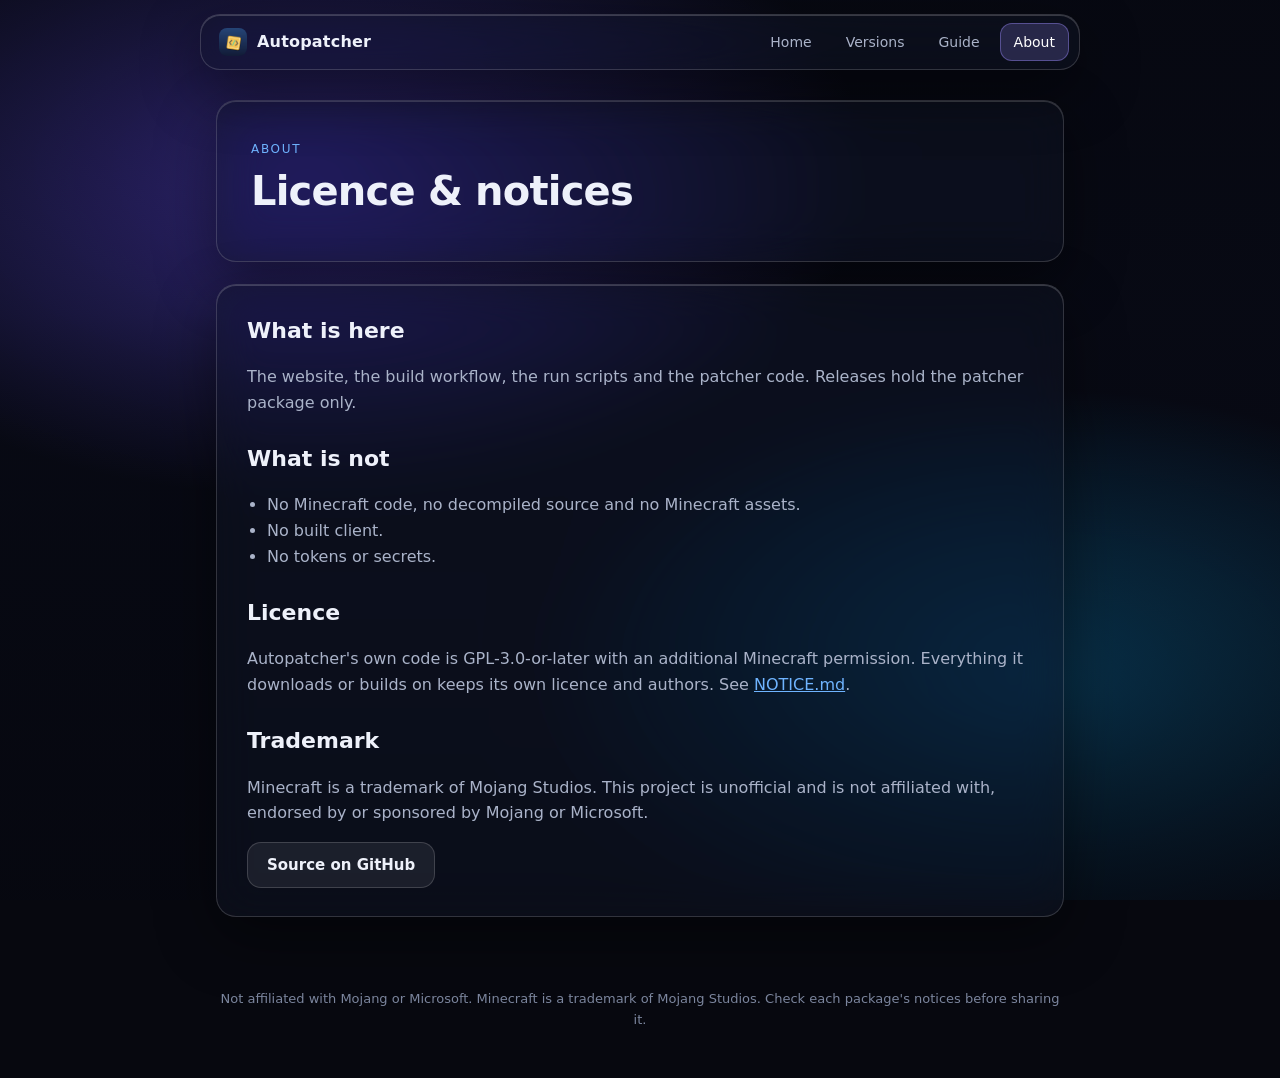
==== site/about.html @ 96f26ab1 "Site: glass UI with artwork backgrounds, four pages (home, versions, guide, about) in site/ Co-Autho" ====
<!doctype html>
<html lang="en"><head>
<meta charset="utf-8"><meta name="viewport" content="width=device-width,initial-scale=1">
<title>About &middot; Autopatcher</title>
<meta name="description" content="Licence, notices and what this project does not contain.">
<link rel="icon" type="image/png" href="favicon.png">
<link rel="stylesheet" href="style.css">
</head><body data-bg="g26">
<div class="bg" aria-hidden="true"></div>
<header><nav class="glass"><a class="brand" href="index.html"><img src="img/icon.png" alt=""><span>Autopatcher</span></a><a class="l" href="index.html">Home</a><a class="l" href="versions.html">Versions</a><a class="l" href="guide.html">Guide</a><a class="l" href="about.html" aria-current="page">About</a></nav></header>
<main>

<section class="hero glass" style="padding:34px">
<span class="eyebrow">About</span><h1 style="font-size:clamp(28px,5vw,40px)">Licence &amp; notices</h1>
</section>
<div class="stack">
<section class="prose glass">
<h2>What is here</h2>
<p>The website, the build workflow, the run scripts and the patcher code. Releases hold the patcher package only.</p>
<h2>What is not</h2>
<ul><li>No Minecraft code, no decompiled source and no Minecraft assets.</li><li>No built client.</li><li>No tokens or secrets.</li></ul>
<h2>Licence</h2>
<p>Autopatcher's own code is GPL-3.0-or-later with an additional Minecraft permission. Everything it downloads or builds on keeps its own licence and authors. See <a class="link" href="https://github.com/pxdns/autopatcherbuild/blob/main/NOTICE.md">NOTICE.md</a>.</p>
<h2>Trademark</h2>
<p>Minecraft is a trademark of Mojang Studios. This project is unofficial and is not affiliated with, endorsed by or sponsored by Mojang or Microsoft.</p>
<div class="row" style="margin-top:14px"><a class="btn ghost" href="https://github.com/pxdns/autopatcherbuild">Source on GitHub</a></div>
</section>
</div>

</main>
<footer>Not affiliated with Mojang or Microsoft. Minecraft is a trademark of Mojang Studios. Check each package's notices before sharing it.</footer>
<script src="app.js"></script>
</body></html>
---- site/style.css ----
:root{
  --text:#eef1fa;--dim:#aab3c9;--faint:#7c869e;
  --glass:rgba(18,22,36,.46);--glass-2:rgba(255,255,255,.07);--edge:rgba(255,255,255,.16);--edge-soft:rgba(255,255,255,.08);
  --accent:#9d8cff;--accent-2:#6fb4ff;--ok:#56e08a;--warn:#f3cd57;--bad:#ff6b6b;
  --r:20px;--shadow:0 20px 60px rgba(0,0,0,.45);
  color-scheme:dark;
}
*{box-sizing:border-box}
html{scroll-behavior:smooth}
body{margin:0;min-height:100vh;color:var(--text);background:#07080f;font:16px/1.6 "Inter",system-ui,-apple-system,"Segoe UI",Roboto,sans-serif;-webkit-font-smoothing:antialiased}
/* backgrounds: stacked layers, crossfaded */
.bg{position:fixed;inset:0;z-index:-1;overflow:hidden;background:#07080f}
.bg i{position:absolute;inset:-2%;background-size:cover;background-position:center;opacity:0;transform:scale(1.04);transition:opacity .9s ease,transform 9s ease;filter:saturate(1.1)}
.bg i.on{opacity:1;transform:scale(1.0)}
.bg i.g26{background:radial-gradient(60% 50% at 25% 20%,#3a2f86 0,transparent 70%),radial-gradient(55% 45% at 80% 75%,#0f4c6e 0,transparent 70%),#080a14}
.bg i.g16{background:radial-gradient(60% 50% at 70% 25%,#1d6b4a 0,transparent 70%),radial-gradient(50% 45% at 20% 80%,#2a2f6a 0,transparent 70%),#07100d}
.bg::after{content:"";position:absolute;inset:0;background:linear-gradient(180deg,rgba(5,6,12,.4),rgba(5,6,12,.12) 35%,rgba(5,6,12,.6));pointer-events:none}
/* glass */
.glass{background:var(--glass);border:1px solid var(--edge);border-radius:var(--r);backdrop-filter:blur(22px) saturate(1.5);-webkit-backdrop-filter:blur(22px) saturate(1.5);box-shadow:var(--shadow),inset 0 1px 0 rgba(255,255,255,.18)}
@supports not (backdrop-filter:blur(1px)){.glass{background:rgba(18,22,36,.88)}}
/* nav */
header{position:sticky;top:14px;z-index:10;display:flex;justify-content:center;padding:0 16px}
nav{display:flex;align-items:center;gap:6px;padding:8px 10px;max-width:880px;width:100%}
nav .brand{display:flex;align-items:center;gap:10px;font-weight:700;letter-spacing:.2px;color:var(--text);text-decoration:none;margin-right:auto;padding:2px 8px}
nav .brand img{width:28px;height:28px;border-radius:8px}
nav a.l{color:var(--dim);text-decoration:none;padding:8px 14px;border-radius:12px;font-size:14px;font-weight:500;transition:background .2s,color .2s}
nav a.l:hover{background:var(--glass-2);color:var(--text)}
nav a.l[aria-current="page"]{background:rgba(157,140,255,.2);color:#fff;box-shadow:inset 0 0 0 1px rgba(157,140,255,.4)}
/* layout */
main{max-width:880px;margin:0 auto;padding:44px 16px 72px}
.hero{padding:44px 34px;margin-bottom:22px}
.eyebrow{display:inline-block;font-size:12px;letter-spacing:.14em;text-transform:uppercase;color:var(--accent-2);margin-bottom:10px}
h1{font-size:clamp(32px,6vw,52px);line-height:1.08;margin:0 0 14px;letter-spacing:-.02em}
h2{font-size:22px;margin:0 0 10px}
p.lead{font-size:18px;color:var(--dim);margin:0 0 22px;max-width:62ch}
.row{display:flex;gap:12px;flex-wrap:wrap}
.btn{display:inline-flex;align-items:center;gap:8px;padding:11px 20px;border-radius:14px;font-weight:600;font-size:15px;text-decoration:none;color:#fff;background:linear-gradient(135deg,#8b7bff,#5aa2ff);box-shadow:0 8px 24px rgba(110,130,255,.35),inset 0 1px 0 rgba(255,255,255,.35);border:0;cursor:pointer;transition:transform .15s,box-shadow .15s}
.btn:hover{transform:translateY(-1px);box-shadow:0 12px 30px rgba(110,130,255,.45),inset 0 1px 0 rgba(255,255,255,.4)}
.btn.ghost{background:var(--glass-2);box-shadow:inset 0 0 0 1px var(--edge);color:var(--text)}
.btn.off{background:rgba(255,255,255,.05);box-shadow:inset 0 0 0 1px var(--edge-soft);color:var(--faint);pointer-events:none}
/* status */
.status{display:flex;align-items:center;gap:12px;padding:12px 18px;margin-bottom:22px;font-size:14px;color:var(--dim);border-radius:16px}
.dot{width:10px;height:10px;border-radius:50%;background:var(--faint);flex:none;box-shadow:0 0 0 4px rgba(255,255,255,.05)}
.dot.run{background:var(--warn);animation:p 1.2s ease-in-out infinite}.dot.ok{background:var(--ok)}.dot.bad{background:var(--bad)}
@keyframes p{50%{opacity:.35}}
/* version cards */
.grid{display:grid;gap:14px}
.card{display:flex;gap:16px;align-items:center;justify-content:space-between;flex-wrap:wrap;padding:18px 20px;transition:transform .2s,border-color .2s}
.card:hover{transform:translateY(-2px);border-color:rgba(255,255,255,.3)}
.card h3{margin:0;font-size:19px;display:flex;align-items:center;gap:10px;flex-wrap:wrap}
.card small{display:block;color:var(--dim);margin-top:4px;font-size:14px;word-break:break-word}
.badge{font-size:12px;font-weight:600;padding:3px 11px;border-radius:999px;background:var(--glass-2);box-shadow:inset 0 0 0 1px var(--edge);color:var(--dim)}
.badge.ok{color:#aaf5c6;background:rgba(86,224,138,.14);box-shadow:inset 0 0 0 1px rgba(86,224,138,.4)}
.badge.wip{color:#ffe49a;background:rgba(243,205,87,.12);box-shadow:inset 0 0 0 1px rgba(243,205,87,.35)}
/* feature tiles */
.tiles{display:grid;grid-template-columns:repeat(auto-fit,minmax(230px,1fr));gap:14px;margin-bottom:22px}
.tile{padding:22px}.tile p{margin:0;color:var(--dim);font-size:15px}.tile .ic{font-size:26px;margin-bottom:8px}
/* steps */
ol.steps{list-style:none;counter-reset:s;margin:0;padding:0;display:grid;gap:12px}
ol.steps li{counter-increment:s;padding:18px 20px 18px 66px;position:relative}
ol.steps li::before{content:counter(s);position:absolute;left:18px;top:16px;width:34px;height:34px;border-radius:12px;display:grid;place-items:center;font-weight:700;background:linear-gradient(135deg,#8b7bff,#5aa2ff);box-shadow:inset 0 1px 0 rgba(255,255,255,.4)}
ol.steps b{display:block;margin-bottom:2px}
ol.steps span{color:var(--dim)}
code{background:rgba(0,0,0,.35);border:1px solid var(--edge-soft);border-radius:8px;padding:2px 8px;font:13.5px ui-monospace,SFMono-Regular,Menlo,monospace;color:#d7ddf3;word-break:break-all}
.prose{padding:28px 30px}.prose p,.prose li{color:var(--dim)}.prose h2{margin-top:26px}.prose h2:first-child{margin-top:0}.prose ul{padding-left:20px}
.prose a,.link{color:var(--accent-2)}
.stack{display:grid;gap:14px}
footer{max-width:880px;margin:0 auto;padding:0 16px 48px;color:var(--faint);font-size:13px;text-align:center}
@media (max-width:640px){nav a.l{padding:8px 10px;font-size:13px}nav .brand span{display:none}.hero{padding:30px 22px}.card .btn{width:100%;justify-content:center}}
@media (prefers-reduced-motion:reduce){*{animation:none!important;transition:none!important}html{scroll-behavior:auto}}
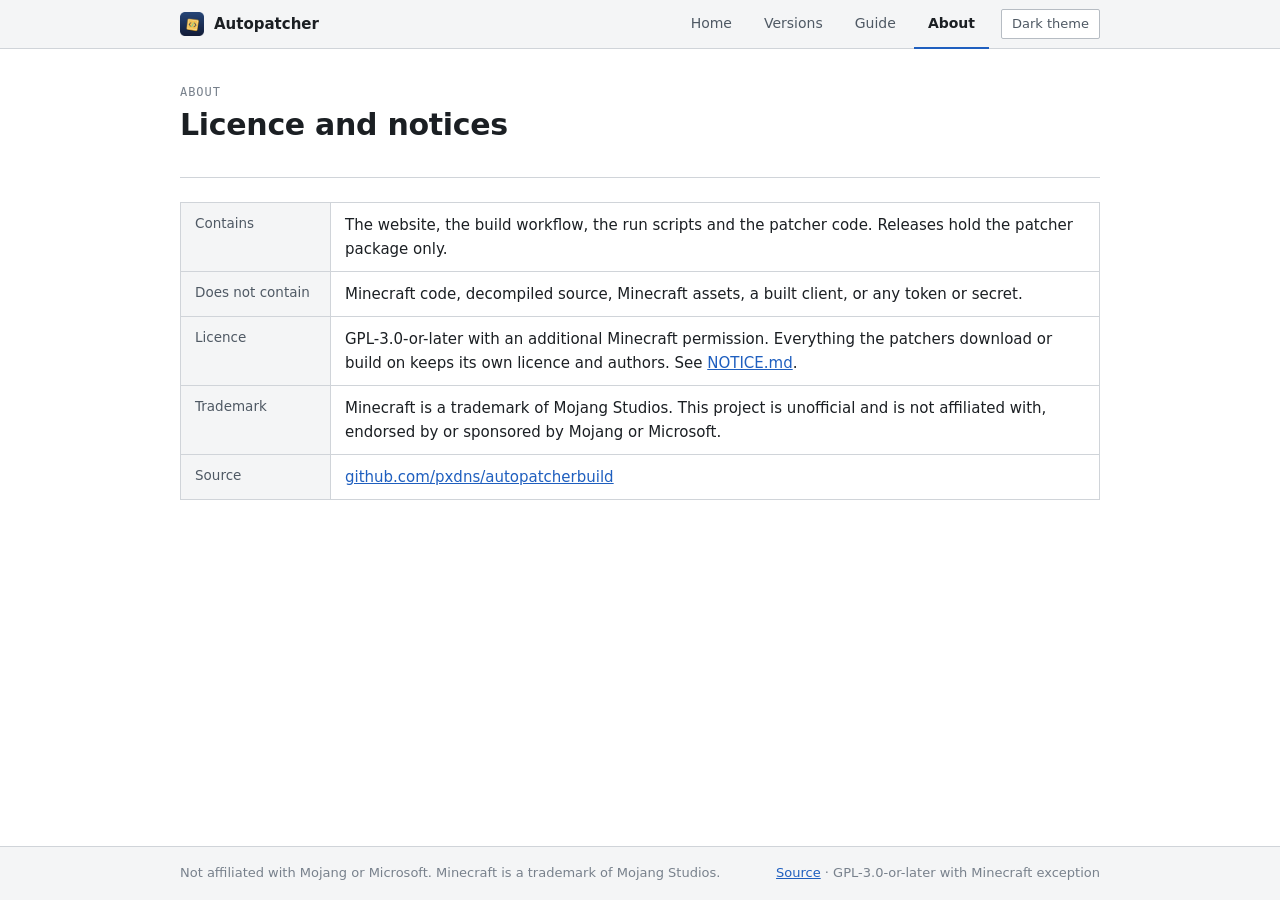
==== commit 8d2d340b: "Site: flat, boxy neutral design (light and dark gray), no glass or backgrounds Co-Authored-By: Claud" ====
--- a/site/about.html
+++ b/site/about.html
@@ -5,29 +5,20 @@
 <meta name="description" content="Licence, notices and what this project does not contain.">
 <link rel="icon" type="image/png" href="favicon.png">
 <link rel="stylesheet" href="style.css">
-</head><body data-bg="g26">
-<div class="bg" aria-hidden="true"></div>
-<header><nav class="glass"><a class="brand" href="index.html"><img src="img/icon.png" alt=""><span>Autopatcher</span></a><a class="l" href="index.html">Home</a><a class="l" href="versions.html">Versions</a><a class="l" href="guide.html">Guide</a><a class="l" href="about.html" aria-current="page">About</a></nav></header>
+</head><body>
+<header><div class="bar"><a class="brand" href="index.html"><img src="img/icon.png" alt=""><span>Autopatcher</span></a><a class="l" href="index.html">Home</a><a class="l" href="versions.html">Versions</a><a class="l" href="guide.html">Guide</a><a class="l" href="about.html" aria-current="page">About</a><button class="theme" id="theme" type="button">Dark theme</button></div></header>
 <main>
 
-<section class="hero glass" style="padding:34px">
-<span class="eyebrow">About</span><h1 style="font-size:clamp(28px,5vw,40px)">Licence &amp; notices</h1>
-</section>
-<div class="stack">
-<section class="prose glass">
-<h2>What is here</h2>
-<p>The website, the build workflow, the run scripts and the patcher code. Releases hold the patcher package only.</p>
-<h2>What is not</h2>
-<ul><li>No Minecraft code, no decompiled source and no Minecraft assets.</li><li>No built client.</li><li>No tokens or secrets.</li></ul>
-<h2>Licence</h2>
-<p>Autopatcher's own code is GPL-3.0-or-later with an additional Minecraft permission. Everything it downloads or builds on keeps its own licence and authors. See <a class="link" href="https://github.com/pxdns/autopatcherbuild/blob/main/NOTICE.md">NOTICE.md</a>.</p>
-<h2>Trademark</h2>
-<p>Minecraft is a trademark of Mojang Studios. This project is unofficial and is not affiliated with, endorsed by or sponsored by Mojang or Microsoft.</p>
-<div class="row" style="margin-top:14px"><a class="btn ghost" href="https://github.com/pxdns/autopatcherbuild">Source on GitHub</a></div>
-</section>
-</div>
+<section class="intro"><div class="eyebrow">About</div><h1>Licence and notices</h1></section>
+<dl class="facts">
+<dt>Contains</dt><dd>The website, the build workflow, the run scripts and the patcher code. Releases hold the patcher package only.</dd>
+<dt>Does not contain</dt><dd>Minecraft code, decompiled source, Minecraft assets, a built client, or any token or secret.</dd>
+<dt>Licence</dt><dd>GPL-3.0-or-later with an additional Minecraft permission. Everything the patchers download or build on keeps its own licence and authors. See <a href="https://github.com/pxdns/autopatcherbuild/blob/main/NOTICE.md">NOTICE.md</a>.</dd>
+<dt>Trademark</dt><dd>Minecraft is a trademark of Mojang Studios. This project is unofficial and is not affiliated with, endorsed by or sponsored by Mojang or Microsoft.</dd>
+<dt>Source</dt><dd><a href="https://github.com/pxdns/autopatcherbuild">github.com/pxdns/autopatcherbuild</a></dd>
+</dl>
 
 </main>
-<footer>Not affiliated with Mojang or Microsoft. Minecraft is a trademark of Mojang Studios. Check each package's notices before sharing it.</footer>
+<footer><div class="in"><span>Not affiliated with Mojang or Microsoft. Minecraft is a trademark of Mojang Studios.</span><span><a href="https://github.com/pxdns/autopatcherbuild">Source</a> &middot; GPL-3.0-or-later with Minecraft exception</span></div></footer>
 <script src="app.js"></script>
 </body></html>
--- a/site/style.css
+++ b/site/style.css
@@ -1,70 +1,100 @@
 :root{
-  --text:#eef1fa;--dim:#aab3c9;--faint:#7c869e;
-  --glass:rgba(18,22,36,.46);--glass-2:rgba(255,255,255,.07);--edge:rgba(255,255,255,.16);--edge-soft:rgba(255,255,255,.08);
-  --accent:#9d8cff;--accent-2:#6fb4ff;--ok:#56e08a;--warn:#f3cd57;--bad:#ff6b6b;
-  --r:20px;--shadow:0 20px 60px rgba(0,0,0,.45);
-  color-scheme:dark;
+  --bg:#ffffff;--bg-2:#f4f5f6;--bg-3:#e9ebed;--line:#d0d4d9;--line-2:#b6bcc3;
+  --text:#1b1f23;--dim:#4f5964;--faint:#78818c;
+  --accent:#1f5fbf;--accent-ink:#ffffff;--accent-hover:#174c9b;
+  --ok:#1a7f37;--ok-bg:#e6f4ea;--warn:#8a5a00;--warn-bg:#fff4d6;--bad:#b42318;
+  --code-bg:#f4f5f6;
+  color-scheme:light;
 }
+@media (prefers-color-scheme:dark){:root:not([data-theme="light"]){
+  --bg:#1c1e21;--bg-2:#232629;--bg-3:#2b2f33;--line:#3a3f45;--line-2:#4b5158;
+  --text:#e6e8ea;--dim:#aab1b8;--faint:#848c94;
+  --accent:#5b9bf0;--accent-ink:#0d1117;--accent-hover:#7bb0f5;
+  --ok:#56c27a;--ok-bg:#1d2e24;--warn:#e0b04a;--warn-bg:#352c16;--bad:#f0736a;
+  --code-bg:#15171a;color-scheme:dark}}
+:root[data-theme="dark"]{
+  --bg:#1c1e21;--bg-2:#232629;--bg-3:#2b2f33;--line:#3a3f45;--line-2:#4b5158;
+  --text:#e6e8ea;--dim:#aab1b8;--faint:#848c94;
+  --accent:#5b9bf0;--accent-ink:#0d1117;--accent-hover:#7bb0f5;
+  --ok:#56c27a;--ok-bg:#1d2e24;--warn:#e0b04a;--warn-bg:#352c16;--bad:#f0736a;
+  --code-bg:#15171a;color-scheme:dark}
 *{box-sizing:border-box}
 html{scroll-behavior:smooth}
-body{margin:0;min-height:100vh;color:var(--text);background:#07080f;font:16px/1.6 "Inter",system-ui,-apple-system,"Segoe UI",Roboto,sans-serif;-webkit-font-smoothing:antialiased}
-/* backgrounds: stacked layers, crossfaded */
-.bg{position:fixed;inset:0;z-index:-1;overflow:hidden;background:#07080f}
-.bg i{position:absolute;inset:-2%;background-size:cover;background-position:center;opacity:0;transform:scale(1.04);transition:opacity .9s ease,transform 9s ease;filter:saturate(1.1)}
-.bg i.on{opacity:1;transform:scale(1.0)}
-.bg i.g26{background:radial-gradient(60% 50% at 25% 20%,#3a2f86 0,transparent 70%),radial-gradient(55% 45% at 80% 75%,#0f4c6e 0,transparent 70%),#080a14}
-.bg i.g16{background:radial-gradient(60% 50% at 70% 25%,#1d6b4a 0,transparent 70%),radial-gradient(50% 45% at 20% 80%,#2a2f6a 0,transparent 70%),#07100d}
-.bg::after{content:"";position:absolute;inset:0;background:linear-gradient(180deg,rgba(5,6,12,.4),rgba(5,6,12,.12) 35%,rgba(5,6,12,.6));pointer-events:none}
-/* glass */
-.glass{background:var(--glass);border:1px solid var(--edge);border-radius:var(--r);backdrop-filter:blur(22px) saturate(1.5);-webkit-backdrop-filter:blur(22px) saturate(1.5);box-shadow:var(--shadow),inset 0 1px 0 rgba(255,255,255,.18)}
-@supports not (backdrop-filter:blur(1px)){.glass{background:rgba(18,22,36,.88)}}
-/* nav */
-header{position:sticky;top:14px;z-index:10;display:flex;justify-content:center;padding:0 16px}
-nav{display:flex;align-items:center;gap:6px;padding:8px 10px;max-width:880px;width:100%}
-nav .brand{display:flex;align-items:center;gap:10px;font-weight:700;letter-spacing:.2px;color:var(--text);text-decoration:none;margin-right:auto;padding:2px 8px}
-nav .brand img{width:28px;height:28px;border-radius:8px}
-nav a.l{color:var(--dim);text-decoration:none;padding:8px 14px;border-radius:12px;font-size:14px;font-weight:500;transition:background .2s,color .2s}
-nav a.l:hover{background:var(--glass-2);color:var(--text)}
-nav a.l[aria-current="page"]{background:rgba(157,140,255,.2);color:#fff;box-shadow:inset 0 0 0 1px rgba(157,140,255,.4)}
-/* layout */
-main{max-width:880px;margin:0 auto;padding:44px 16px 72px}
-.hero{padding:44px 34px;margin-bottom:22px}
-.eyebrow{display:inline-block;font-size:12px;letter-spacing:.14em;text-transform:uppercase;color:var(--accent-2);margin-bottom:10px}
-h1{font-size:clamp(32px,6vw,52px);line-height:1.08;margin:0 0 14px;letter-spacing:-.02em}
-h2{font-size:22px;margin:0 0 10px}
-p.lead{font-size:18px;color:var(--dim);margin:0 0 22px;max-width:62ch}
-.row{display:flex;gap:12px;flex-wrap:wrap}
-.btn{display:inline-flex;align-items:center;gap:8px;padding:11px 20px;border-radius:14px;font-weight:600;font-size:15px;text-decoration:none;color:#fff;background:linear-gradient(135deg,#8b7bff,#5aa2ff);box-shadow:0 8px 24px rgba(110,130,255,.35),inset 0 1px 0 rgba(255,255,255,.35);border:0;cursor:pointer;transition:transform .15s,box-shadow .15s}
-.btn:hover{transform:translateY(-1px);box-shadow:0 12px 30px rgba(110,130,255,.45),inset 0 1px 0 rgba(255,255,255,.4)}
-.btn.ghost{background:var(--glass-2);box-shadow:inset 0 0 0 1px var(--edge);color:var(--text)}
-.btn.off{background:rgba(255,255,255,.05);box-shadow:inset 0 0 0 1px var(--edge-soft);color:var(--faint);pointer-events:none}
+body{margin:0;min-height:100vh;display:flex;flex-direction:column;background:var(--bg);color:var(--text);font:15px/1.6 system-ui,-apple-system,"Segoe UI",Roboto,"Helvetica Neue",Arial,sans-serif}
+a{color:var(--accent)}a:hover{color:var(--accent-hover)}
+:focus-visible{outline:2px solid var(--accent);outline-offset:2px}
+.mono,code,pre,.tag,.meta{font-family:ui-monospace,SFMono-Regular,"SF Mono",Menlo,Consolas,"Liberation Mono",monospace}
+/* top bar */
+header{background:var(--bg-2);border-bottom:1px solid var(--line)}
+.bar{max-width:960px;margin:0 auto;padding:0 20px;display:flex;align-items:stretch;gap:4px;min-height:48px}
+.brand{display:flex;align-items:center;gap:10px;font-weight:600;color:var(--text);text-decoration:none;margin-right:auto;padding:8px 0}
+.brand img{width:24px;height:24px;border-radius:2px;display:block}
+.bar a.l{display:flex;align-items:center;padding:0 14px;color:var(--dim);text-decoration:none;font-size:14px;border-bottom:2px solid transparent;margin-bottom:-1px}
+.bar a.l:hover{color:var(--text);background:var(--bg-3)}
+.bar a.l[aria-current="page"]{color:var(--text);border-bottom-color:var(--accent);font-weight:600}
+.theme{align-self:center;margin-left:8px;border:1px solid var(--line-2);background:var(--bg);color:var(--dim);font:inherit;font-size:13px;padding:4px 10px;border-radius:2px;cursor:pointer}
+.theme:hover{color:var(--text);background:var(--bg-3)}
+/* page */
+main{flex:1;width:100%;max-width:960px;margin:0 auto;padding:36px 20px 56px}
+h1{font-size:30px;line-height:1.2;margin:0 0 10px;font-weight:650;letter-spacing:-.01em}
+h2{font-size:18px;margin:30px 0 10px;font-weight:650}
+h3{font-size:16px;margin:0}
+p{margin:0 0 14px}
+.lead{font-size:16.5px;color:var(--dim);max-width:68ch;margin-bottom:20px}
+.eyebrow{font:12px ui-monospace,SFMono-Regular,Menlo,Consolas,monospace;text-transform:uppercase;letter-spacing:.08em;color:var(--faint);margin-bottom:8px}
+.intro{padding-bottom:24px;margin-bottom:24px;border-bottom:1px solid var(--line)}
+.row{display:flex;gap:10px;flex-wrap:wrap}
+/* buttons */
+.btn{display:inline-block;padding:8px 16px;border:1px solid var(--accent);background:var(--accent);color:var(--accent-ink);text-decoration:none;font-weight:600;font-size:14px;border-radius:2px}
+.btn:hover{background:var(--accent-hover);border-color:var(--accent-hover);color:var(--accent-ink)}
+.btn.ghost{background:transparent;color:var(--text);border-color:var(--line-2)}
+.btn.ghost:hover{background:var(--bg-3);color:var(--text);border-color:var(--line-2)}
+.btn.off{background:var(--bg-2);border-color:var(--line);color:var(--faint);pointer-events:none;font-weight:500}
 /* status */
-.status{display:flex;align-items:center;gap:12px;padding:12px 18px;margin-bottom:22px;font-size:14px;color:var(--dim);border-radius:16px}
-.dot{width:10px;height:10px;border-radius:50%;background:var(--faint);flex:none;box-shadow:0 0 0 4px rgba(255,255,255,.05)}
+.status{display:flex;align-items:center;gap:10px;padding:10px 14px;border:1px solid var(--line);background:var(--bg-2);font-size:13.5px;color:var(--dim);margin-bottom:22px;border-radius:2px}
+.dot{width:9px;height:9px;border-radius:50%;background:var(--faint);flex:none}
 .dot.run{background:var(--warn);animation:p 1.2s ease-in-out infinite}.dot.ok{background:var(--ok)}.dot.bad{background:var(--bad)}
 @keyframes p{50%{opacity:.35}}
-/* version cards */
-.grid{display:grid;gap:14px}
-.card{display:flex;gap:16px;align-items:center;justify-content:space-between;flex-wrap:wrap;padding:18px 20px;transition:transform .2s,border-color .2s}
-.card:hover{transform:translateY(-2px);border-color:rgba(255,255,255,.3)}
-.card h3{margin:0;font-size:19px;display:flex;align-items:center;gap:10px;flex-wrap:wrap}
-.card small{display:block;color:var(--dim);margin-top:4px;font-size:14px;word-break:break-word}
-.badge{font-size:12px;font-weight:600;padding:3px 11px;border-radius:999px;background:var(--glass-2);box-shadow:inset 0 0 0 1px var(--edge);color:var(--dim)}
-.badge.ok{color:#aaf5c6;background:rgba(86,224,138,.14);box-shadow:inset 0 0 0 1px rgba(86,224,138,.4)}
-.badge.wip{color:#ffe49a;background:rgba(243,205,87,.12);box-shadow:inset 0 0 0 1px rgba(243,205,87,.35)}
-/* feature tiles */
-.tiles{display:grid;grid-template-columns:repeat(auto-fit,minmax(230px,1fr));gap:14px;margin-bottom:22px}
-.tile{padding:22px}.tile p{margin:0;color:var(--dim);font-size:15px}.tile .ic{font-size:26px;margin-bottom:8px}
-/* steps */
-ol.steps{list-style:none;counter-reset:s;margin:0;padding:0;display:grid;gap:12px}
-ol.steps li{counter-increment:s;padding:18px 20px 18px 66px;position:relative}
-ol.steps li::before{content:counter(s);position:absolute;left:18px;top:16px;width:34px;height:34px;border-radius:12px;display:grid;place-items:center;font-weight:700;background:linear-gradient(135deg,#8b7bff,#5aa2ff);box-shadow:inset 0 1px 0 rgba(255,255,255,.4)}
+/* version table */
+.vt{width:100%;border-collapse:collapse;border:1px solid var(--line);background:var(--bg)}
+.vt th{text-align:left;font-weight:600;font-size:12.5px;color:var(--faint);text-transform:uppercase;letter-spacing:.05em;background:var(--bg-2);padding:9px 14px;border-bottom:1px solid var(--line)}
+.vt td{padding:14px;border-bottom:1px solid var(--line);vertical-align:middle}
+.vt tr:last-child td{border-bottom:0}
+.vt tbody tr:hover{background:var(--bg-2)}
+.vt .ver{font-weight:650;white-space:nowrap}
+.vt .meta{display:block;color:var(--dim);font-size:12.5px;margin-top:2px;word-break:break-word}
+.vt .note{color:var(--dim)}
+.vt td.act{text-align:right;white-space:nowrap}
+.tag{display:inline-block;white-space:nowrap;font-size:12px;padding:1px 8px;border:1px solid var(--line-2);color:var(--dim);border-radius:2px}
+.tag.ok{color:var(--ok);border-color:var(--ok);background:var(--ok-bg)}
+.tag.wip{color:var(--warn);border-color:var(--warn);background:var(--warn-bg)}
+/* panels */
+.cols{display:grid;grid-template-columns:repeat(auto-fit,minmax(250px,1fr));gap:16px;margin:0 0 6px}
+.box{border:1px solid var(--line);background:var(--bg);padding:18px}
+.box.alt{background:var(--bg-2)}
+.box h3{margin-bottom:6px}.box p{margin:0;color:var(--dim);font-size:14.5px}
+ol.steps{margin:0;padding:0;list-style:none;counter-reset:s;border:1px solid var(--line)}
+ol.steps li{counter-increment:s;display:grid;grid-template-columns:48px 1fr;border-bottom:1px solid var(--line)}
+ol.steps li:last-child{border-bottom:0}
+ol.steps li::before{content:counter(s);display:flex;align-items:flex-start;justify-content:center;padding-top:14px;background:var(--bg-2);border-right:1px solid var(--line);font:600 14px ui-monospace,Menlo,Consolas,monospace;color:var(--dim)}
+ol.steps .c{padding:14px 16px}
 ol.steps b{display:block;margin-bottom:2px}
 ol.steps span{color:var(--dim)}
-code{background:rgba(0,0,0,.35);border:1px solid var(--edge-soft);border-radius:8px;padding:2px 8px;font:13.5px ui-monospace,SFMono-Regular,Menlo,monospace;color:#d7ddf3;word-break:break-all}
-.prose{padding:28px 30px}.prose p,.prose li{color:var(--dim)}.prose h2{margin-top:26px}.prose h2:first-child{margin-top:0}.prose ul{padding-left:20px}
-.prose a,.link{color:var(--accent-2)}
-.stack{display:grid;gap:14px}
-footer{max-width:880px;margin:0 auto;padding:0 16px 48px;color:var(--faint);font-size:13px;text-align:center}
-@media (max-width:640px){nav a.l{padding:8px 10px;font-size:13px}nav .brand span{display:none}.hero{padding:30px 22px}.card .btn{width:100%;justify-content:center}}
+code{background:var(--code-bg);border:1px solid var(--line);border-radius:2px;padding:1px 6px;font-size:13px;word-break:break-word}
+pre{background:var(--code-bg);border:1px solid var(--line);padding:12px 14px;overflow:auto;font-size:13px;margin:0 0 14px}
+.prose{border:1px solid var(--line);padding:22px 24px}
+.prose h2:first-child{margin-top:0}
+.prose p,.prose li{color:var(--dim)}.prose ul{margin:0 0 14px;padding-left:20px}
+dl.facts{display:grid;grid-template-columns:150px 1fr;margin:0;border:1px solid var(--line)}
+dl.facts dt,dl.facts dd{margin:0;padding:10px 14px;border-bottom:1px solid var(--line)}
+dl.facts dt{background:var(--bg-2);color:var(--dim);font-size:13.5px;border-right:1px solid var(--line)}
+dl.facts dt:nth-last-of-type(1),dl.facts dd:last-of-type{border-bottom:0}
+footer{border-top:1px solid var(--line);background:var(--bg-2);color:var(--faint);font-size:13px}
+footer .in{max-width:960px;margin:0 auto;padding:16px 20px;display:flex;gap:18px;flex-wrap:wrap;justify-content:space-between}
+@media (max-width:640px){
+  .bar{flex-wrap:wrap;padding:0 12px}.brand{width:100%}.bar a.l{padding:10px 12px}
+  h1{font-size:25px}.vt thead{display:none}.vt,.vt tbody,.vt tr,.vt td{display:block;width:100%}
+  .vt tr{border-bottom:1px solid var(--line);padding:6px 0}.vt td{border:0;padding:6px 14px}.vt td.act{text-align:left}
+  dl.facts{grid-template-columns:1fr}dl.facts dt{border-right:0}
+}
 @media (prefers-reduced-motion:reduce){*{animation:none!important;transition:none!important}html{scroll-behavior:auto}}
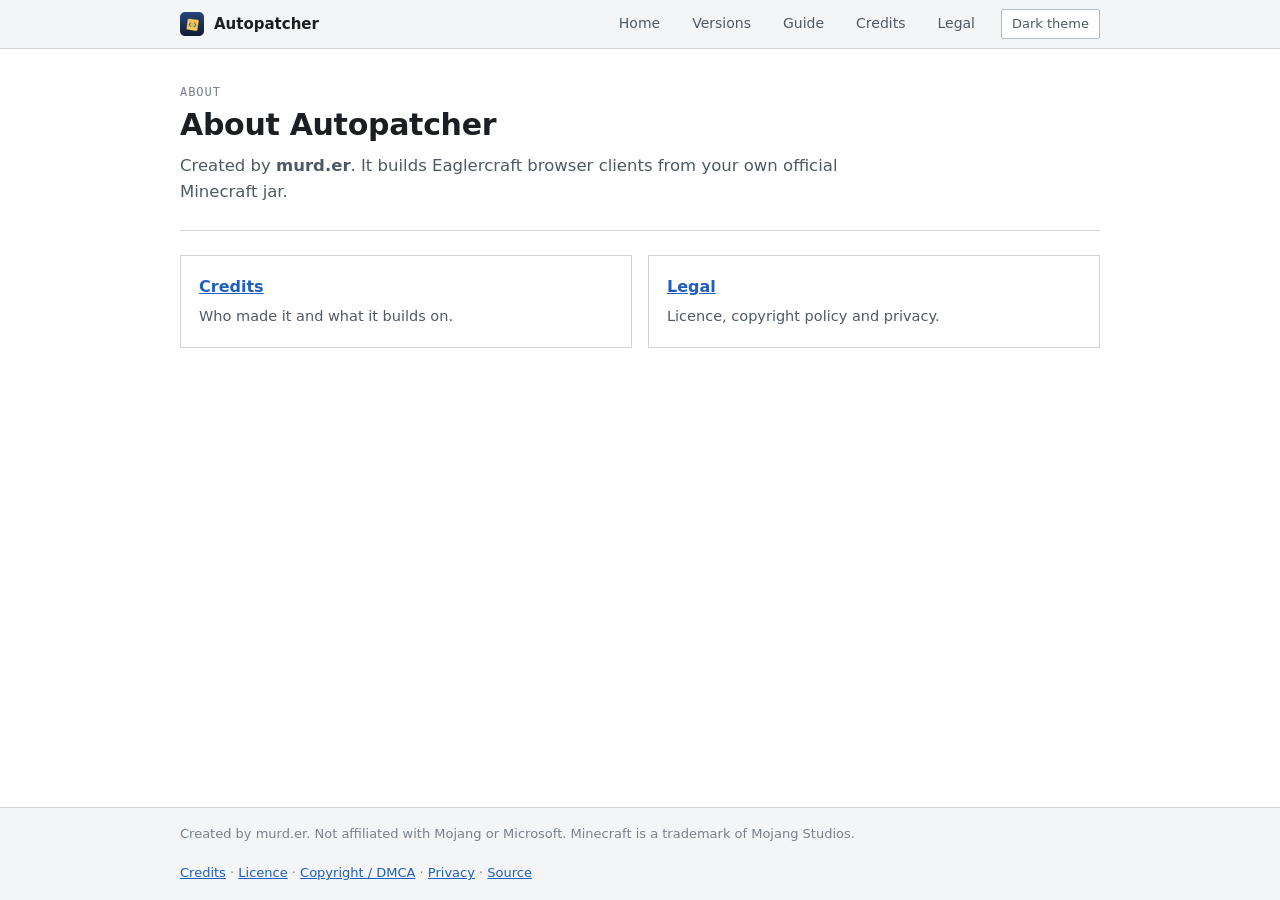
==== commit 579350fb: "Site: Credits (created by murd.er), Legal, Licence, Copyright/DMCA and Privacy pages; page generator" ====
--- a/site/about.html
+++ b/site/about.html
@@ -2,23 +2,21 @@
 <html lang="en"><head>
 <meta charset="utf-8"><meta name="viewport" content="width=device-width,initial-scale=1">
 <title>About &middot; Autopatcher</title>
-<meta name="description" content="Licence, notices and what this project does not contain.">
+<meta name="description" content="About Autopatcher.">
 <link rel="icon" type="image/png" href="favicon.png">
 <link rel="stylesheet" href="style.css">
 </head><body>
-<header><div class="bar"><a class="brand" href="index.html"><img src="img/icon.png" alt=""><span>Autopatcher</span></a><a class="l" href="index.html">Home</a><a class="l" href="versions.html">Versions</a><a class="l" href="guide.html">Guide</a><a class="l" href="about.html" aria-current="page">About</a><button class="theme" id="theme" type="button">Dark theme</button></div></header>
+<header><div class="bar"><a class="brand" href="index.html"><img src="img/icon.png" alt=""><span>Autopatcher</span></a><a class="l" href="index.html">Home</a><a class="l" href="versions.html">Versions</a><a class="l" href="guide.html">Guide</a><a class="l" href="credits.html">Credits</a><a class="l" href="legal.html">Legal</a><button class="theme" id="theme" type="button">Dark theme</button></div></header>
 <main>
 
-<section class="intro"><div class="eyebrow">About</div><h1>Licence and notices</h1></section>
-<dl class="facts">
-<dt>Contains</dt><dd>The website, the build workflow, the run scripts and the patcher code. Releases hold the patcher package only.</dd>
-<dt>Does not contain</dt><dd>Minecraft code, decompiled source, Minecraft assets, a built client, or any token or secret.</dd>
-<dt>Licence</dt><dd>GPL-3.0-or-later with an additional Minecraft permission. Everything the patchers download or build on keeps its own licence and authors. See <a href="https://github.com/pxdns/autopatcherbuild/blob/main/NOTICE.md">NOTICE.md</a>.</dd>
-<dt>Trademark</dt><dd>Minecraft is a trademark of Mojang Studios. This project is unofficial and is not affiliated with, endorsed by or sponsored by Mojang or Microsoft.</dd>
-<dt>Source</dt><dd><a href="https://github.com/pxdns/autopatcherbuild">github.com/pxdns/autopatcherbuild</a></dd>
-</dl>
+<section class="intro"><div class="eyebrow">About</div><h1>About Autopatcher</h1>
+<p class="lead" style="margin:0">Created by <b>murd.er</b>. It builds Eaglercraft browser clients from your own official Minecraft jar.</p></section>
+<div class="cols">
+<div class="box"><h3><a href="credits.html">Credits</a></h3><p>Who made it and what it builds on.</p></div>
+<div class="box"><h3><a href="legal.html">Legal</a></h3><p>Licence, copyright policy and privacy.</p></div>
+</div>
 
 </main>
-<footer><div class="in"><span>Not affiliated with Mojang or Microsoft. Minecraft is a trademark of Mojang Studios.</span><span><a href="https://github.com/pxdns/autopatcherbuild">Source</a> &middot; GPL-3.0-or-later with Minecraft exception</span></div></footer>
+<footer><div class="in"><span>Created by murd.er. Not affiliated with Mojang or Microsoft. Minecraft is a trademark of Mojang Studios.</span><span><a href="credits.html">Credits</a> &middot; <a href="licence.html">Licence</a> &middot; <a href="dmca.html">Copyright / DMCA</a> &middot; <a href="privacy.html">Privacy</a> &middot; <a href="https://github.com/pxdns/autopatcherbuild">Source</a></span></div></footer>
 <script src="app.js"></script>
 </body></html>
--- a/site/style.css
+++ b/site/style.css
@@ -98,3 +98,11 @@
   dl.facts{grid-template-columns:1fr}dl.facts dt{border-right:0}
 }
 @media (prefers-reduced-motion:reduce){*{animation:none!important;transition:none!important}html{scroll-behavior:auto}}
+/* legal sub-navigation */
+.subnav{display:flex;flex-wrap:wrap;gap:0;border:1px solid var(--line);margin:0 0 26px;background:var(--bg-2)}
+.subnav a{padding:8px 16px;color:var(--dim);text-decoration:none;font-size:14px;border-right:1px solid var(--line)}
+.subnav a:last-child{border-right:0}
+.subnav a:hover{background:var(--bg-3);color:var(--text)}
+.subnav a[aria-current="page"]{background:var(--bg);color:var(--text);font-weight:600;box-shadow:inset 0 -2px 0 var(--accent)}
+.prose h2:first-of-type{margin-top:0}
+ul{padding-left:20px;margin:0 0 14px}li{margin-bottom:4px}
